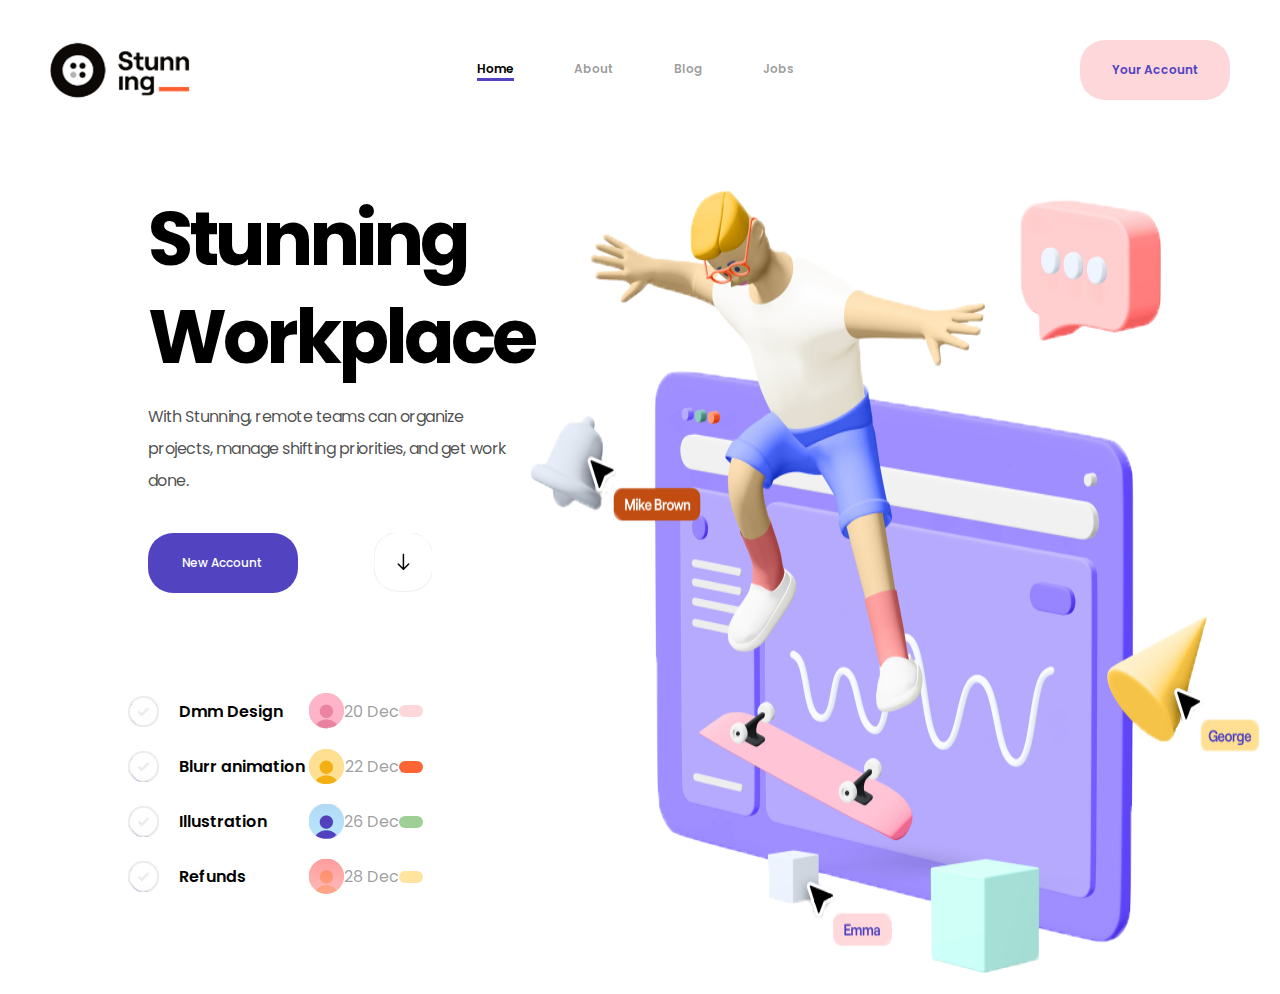
==== Assignment on Stunning Landing Page/index.html @ c47409a6 "Add files via upload" ====
<!DOCTYPE html>
<html lang="en">
<head>
    <meta charset="UTF-8">
    <title>Stunning Landing Page</title> 
    <link rel="stylesheet" href="index.css">
    <link rel="stylesheet" href="https://use.fontawesome.com/releases/v5.15.3/css/all.css" integrity="sha384-SZXxX4whJ79/gErwcOYf+zWLeJdY/qpuqC4cAa9rOGUstPomtqpuNWT9wdPEn2fk" crossorigin="anonymous">


</head>
<body>
    <header>
        <nav>
            <img src="./images/stunning-logo.png" alt="">
            <div class="menu">
                <a class="menu-item" id="active" href="#">Home</a>
                <a class="menu-item" href="#">About</a>
                <a class="menu-item" href="#">Blog</a>
                <a class="menu-item" href="#">Jobs</a>
            </div>
            <button>
                Your Account
            </button>
        </nav>
    </header>
    <main>
        <section id="landing-section">
            <div id="div1">
                <h1>Stunning Workplace<span><i class="fas fa-square-full"></i></span></h1>
                <p>With Stunning, remote teams can organize projects, manage shifting priorities, and get work done.</p>
                <div class="btns-wrapper">
                    <button>New Account</button>
                    <img src="./images/arrow-down.png" alt="">
                </div>
                <div id="user-list">
                    <div class="user" >
                        <div>
                            <img class="tick-img1" src="./images/tick-gray.png" alt="">
                            <img class="tick-img2" src="./images/tick-blue.png" alt=""> 
                            <span id="user-name">Dmm Design</span>
                        </div>
                        <img src="./images/user-pink.png" alt="">
                        <div>
                            <span>20 Dec</span>
                        </div>
                        <div class="rectangular-icon pink">

                        </div>
                    </div>
                    <div class="user" >
                        <div>
                            <img class="tick-img1" src="./images/tick-gray.png" alt="">
                            <img class="tick-img2" src="./images/tick-blue.png" alt=""> 
                            <span id="user-name">Blurr animation</span>
                        </div>
                        <img src="./images/user-orange.png" alt="">
                        <div>
                            <span>22 Dec</span>
                        </div>
                        <div class="rectangular-icon orange">

                        </div>
                    </div>
                    <div class="user" >
                        <div>
                            <img class="tick-img1" src="./images/tick-gray.png" alt="">
                            <img class="tick-img2" src="./images/tick-blue.png" alt=""> 
                            <span id="user-name">Illustration</span>
                        </div>
                        <img src="./images/user-blue.png" alt="">
                        <div>
                            <span>26 Dec</span>
                        </div>
                        <div class="rectangular-icon green">

                        </div>
                    </div>
                    <div class="user" >
                        <div>
                            <img class="tick-img1" src="./images/tick-gray.png" alt="">
                            <img class="tick-img2" src="./images/tick-blue.png" alt=""> 
                            <span id="user-name">Refunds</span>
                        </div>
                        <img src="./images/user-red.png" alt="">
                        <div>
                            <span>28 Dec</span>
                        </div>
                        <div class="rectangular-icon yellow">

                        </div>
                    </div>
                </div>
            </div>
            <img src="./images/landing-section-image.png" alt="">
        </section>
    </main>
</body>
</html>
---- Assignment on Stunning Landing Page/index.css ----
@import url('https://fonts.googleapis.com/css2?family=Poppins:ital,wght@0,100;0,200;0,300;0,400;0,500;0,600;0,700;0,800;0,900;1,100;1,200;1,300;1,400;1,500;1,600;1,700;1,800;1,900&display=swap');

body{
    margin: 0;
    font-family: 'Poppins', sans-serif;
}
/* Topbar Design start*/
header{
    padding: 0 50px;
    box-sizing: border-box;
}
nav{
    height: 140px;
    display: flex;
    flex-direction: row;
    align-items: center;
    justify-content: space-between;
}

.menu a{
    display: inline-block;
    margin: 28px;
    text-decoration: none;
    color: rgba(0,0,0,0.4);
    font-size: 12px;
    font-weight: 600;
    transition: border color;
}

#active, .menu-item:hover{
    transition: all ease .5s;
    border-bottom: 3px solid #5243C0;
    color: rgba(0,0,0);
}
nav img{
    width: 140px;
}

nav button{
    width: 150px;
    height: 60px;
    background-color: #FED7DA;
    border: none;
    color: #5243C0;
    border-radius: 25px;
    font-family: 'Poppins', sans-serif;
    font-size: 12px;
    font-weight: 600;
}

/* Topbar Design end*/
main{
    margin-top: 30px;
    padding: 20px;
    
}
#landing-section{
    display: flex;
    box-sizing: border-box;
}

#landing-section #div1{
    /*padding: 0 30px 0 90px; */
    display: flex;
    flex-direction: column;
    align-items: flex-end;
    box-sizing: border-box;
    
}
#landing-section h1{
    margin: 0;
    font-size: 75px;
    font-weight:700;
    letter-spacing: -4px;
    line-height: 1.3;
    width: 75%;
}

#landing-section h1 span i{
    margin-left: 3px;
    font-size: 15px;
    color: #5243C0 ;  
      
}
#landing-section p{
    color: rgba(0,0,0,0.7);
    line-height: 2;
    letter-spacing: -0.5px;
    font-size: 16px;
    width: 75%;
}
button{
    cursor: pointer;
}
#landing-section .btns-wrapper{
    display: flex;
    align-items: center;
    width: 75%;
}

#landing-section button{
    width: 150px;
    height: 60px;
    background-color: #5243C0;
    border: none;
    color: #ffffff;
    border-radius: 25px;
    font-family: 'Poppins', sans-serif;
    font-weight: 500;
    font-size: 12px;
    margin:20px 20% 20px 0 ;
    
}

#user-list{
    width: 70%;
    margin: 70px auto;
}
.user {
    display: flex;
    justify-content: space-between;
    align-items: center ;
    padding: 10px 30px 10px 0px;
    cursor: pointer;
}
.user span{
    color: rgba(0,0,0,0.4);
}
#user-name{
    display: block;
    width: 130px;
    margin-left: 20px;
    color: rgba(0,0,0,1);
    font-weight: 600;
}
.tick-img1{
    transform: translateX(100%);
}
.tick-img1:hover{
    visibility: hidden;
}
.user div img{
    display: block;
}
.user div{
    display: flex;
    align-items: center;
}
.user .rectangular-icon{
    border-radius: 8px;
    width: 24px;
    height: 12px;
 }
.pink{
    background-color: #FED7DA;
}
.orange{
    background-color: #FD6534;
}
.green{
    background-color: #9ED095;
}
.yellow{
    background-color: #FFE4A0;
}
.user:hover{
    transform: scale(1.08);
    border-radius: 5px;
    box-shadow:-5px 13px 26px  #ccc;
}
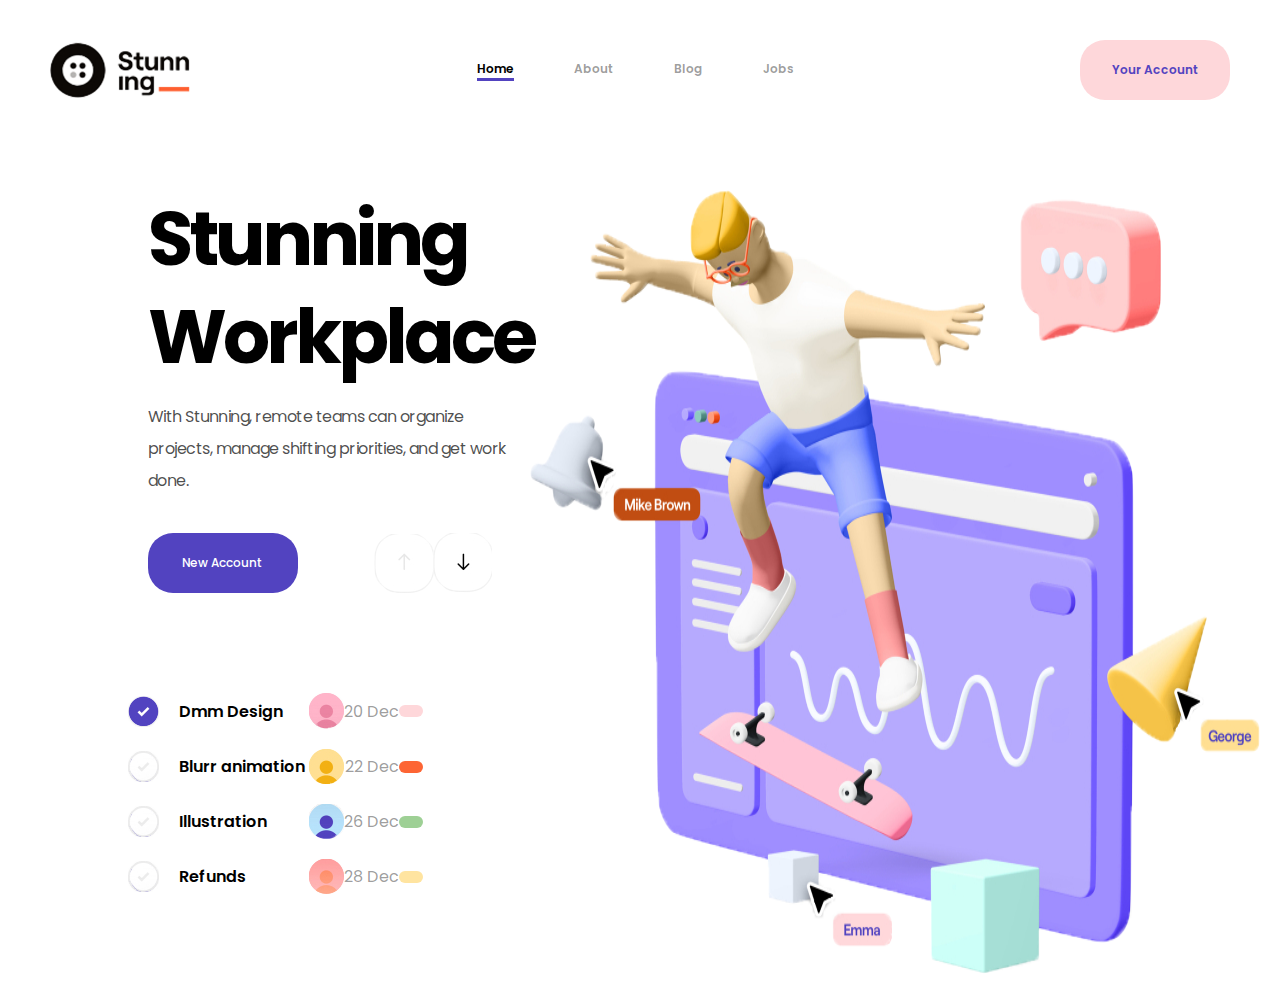
==== commit cd5988d9: "Upated" ====
--- a/Assignment on Stunning Landing Page/index.html
+++ b/Assignment on Stunning Landing Page/index.html
@@ -30,13 +30,14 @@
                 <p>With Stunning, remote teams can organize projects, manage shifting priorities, and get work done.</p>
                 <div class="btns-wrapper">
                     <button>New Account</button>
+                    <img src="./images/arrow-up.png" alt="">
                     <img src="./images/arrow-down.png" alt="">
                 </div>
                 <div id="user-list">
                     <div class="user" >
                         <div>
-                            <img class="tick-img1" src="./images/tick-gray.png" alt="">
-                            <img class="tick-img2" src="./images/tick-blue.png" alt=""> 
+                            <img class="tick-img1" src="./images/tick-blue.png" alt="">
+                            <img class="tick-img2" src="./images/tick-gray.png" alt=""> 
                             <span id="user-name">Dmm Design</span>
                         </div>
                         <img src="./images/user-pink.png" alt="">
@@ -95,4 +96,4 @@
         </section>
     </main>
 </body>
-</html>+</html>
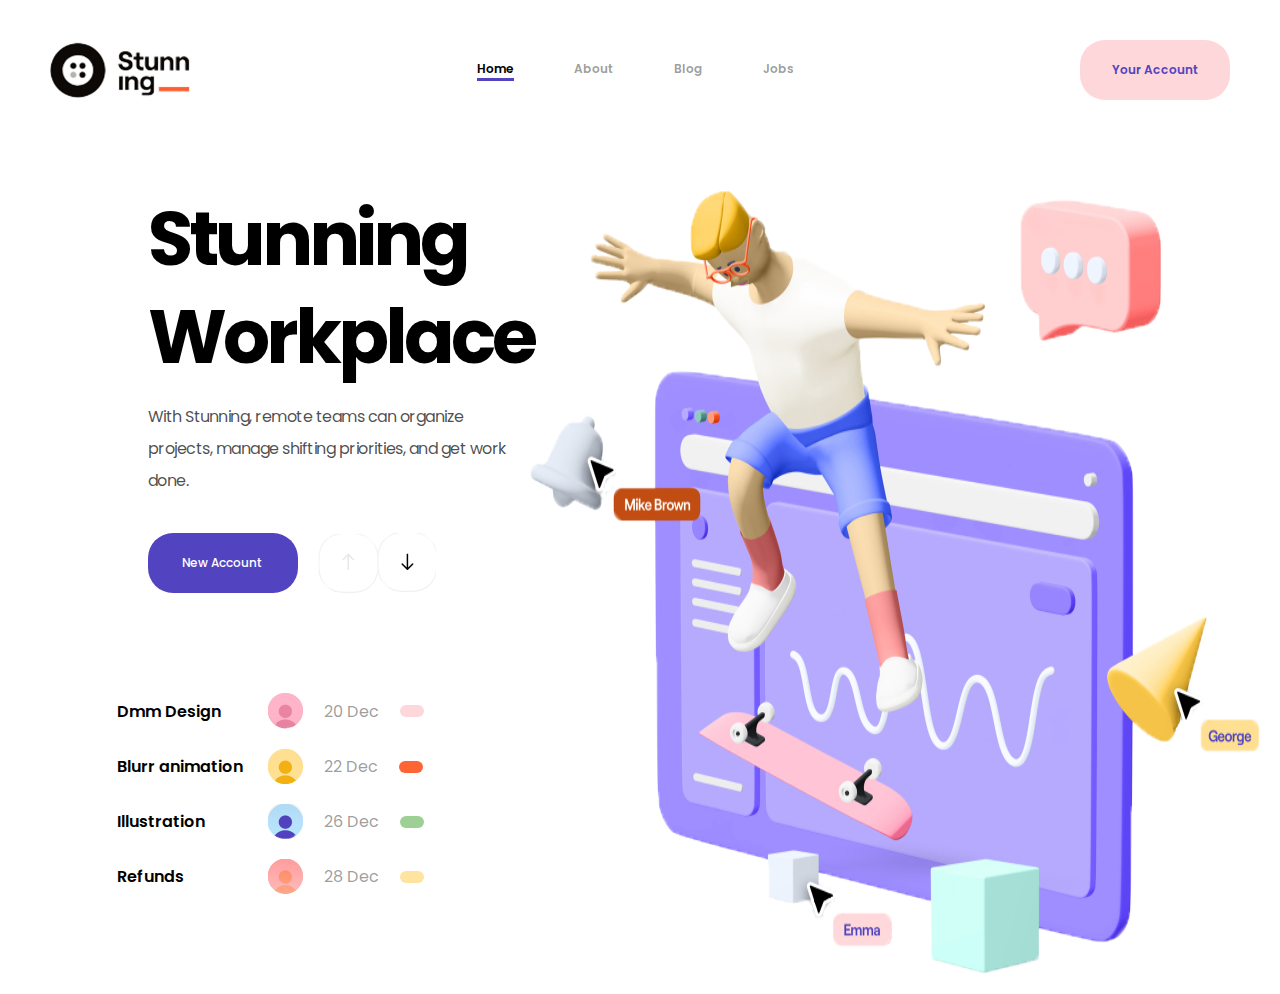
==== commit 426d2e72: "Update index.html" ====
--- a/Assignment on Stunning Landing Page/index.html
+++ b/Assignment on Stunning Landing Page/index.html
@@ -35,9 +35,7 @@
                 </div>
                 <div id="user-list">
                     <div class="user" >
-                        <div>
-                            <img class="tick-img1" src="./images/tick-blue.png" alt="">
-                            <img class="tick-img2" src="./images/tick-gray.png" alt=""> 
+                        <div>    
                             <span id="user-name">Dmm Design</span>
                         </div>
                         <img src="./images/user-pink.png" alt="">
@@ -45,13 +43,13 @@
                             <span>20 Dec</span>
                         </div>
                         <div class="rectangular-icon pink">
-
+    
                         </div>
                     </div>
+                   
                     <div class="user" >
                         <div>
-                            <img class="tick-img1" src="./images/tick-gray.png" alt="">
-                            <img class="tick-img2" src="./images/tick-blue.png" alt=""> 
+                            
                             <span id="user-name">Blurr animation</span>
                         </div>
                         <img src="./images/user-orange.png" alt="">
@@ -64,8 +62,7 @@
                     </div>
                     <div class="user" >
                         <div>
-                            <img class="tick-img1" src="./images/tick-gray.png" alt="">
-                            <img class="tick-img2" src="./images/tick-blue.png" alt=""> 
+                            
                             <span id="user-name">Illustration</span>
                         </div>
                         <img src="./images/user-blue.png" alt="">
@@ -78,8 +75,7 @@
                     </div>
                     <div class="user" >
                         <div>
-                            <img class="tick-img1" src="./images/tick-gray.png" alt="">
-                            <img class="tick-img2" src="./images/tick-blue.png" alt=""> 
+                             
                             <span id="user-name">Refunds</span>
                         </div>
                         <img src="./images/user-red.png" alt="">
@@ -92,7 +88,7 @@
                     </div>
                 </div>
             </div>
-            <img src="./images/landing-section-image.png" alt="">
+            <img src="./images/landing-section-image.png" alt="landing section image">
         </section>
     </main>
 </body>
--- a/Assignment on Stunning Landing Page/index.css
+++ b/Assignment on Stunning Landing Page/index.css
@@ -108,7 +108,7 @@
     font-family: 'Poppins', sans-serif;
     font-weight: 500;
     font-size: 12px;
-    margin:20px 20% 20px 0 ;
+    margin:20px 20px 20px 0;
     
 }
 
@@ -167,4 +167,4 @@
     transform: scale(1.08);
     border-radius: 5px;
     box-shadow:-5px 13px 26px  #ccc;
-}+}
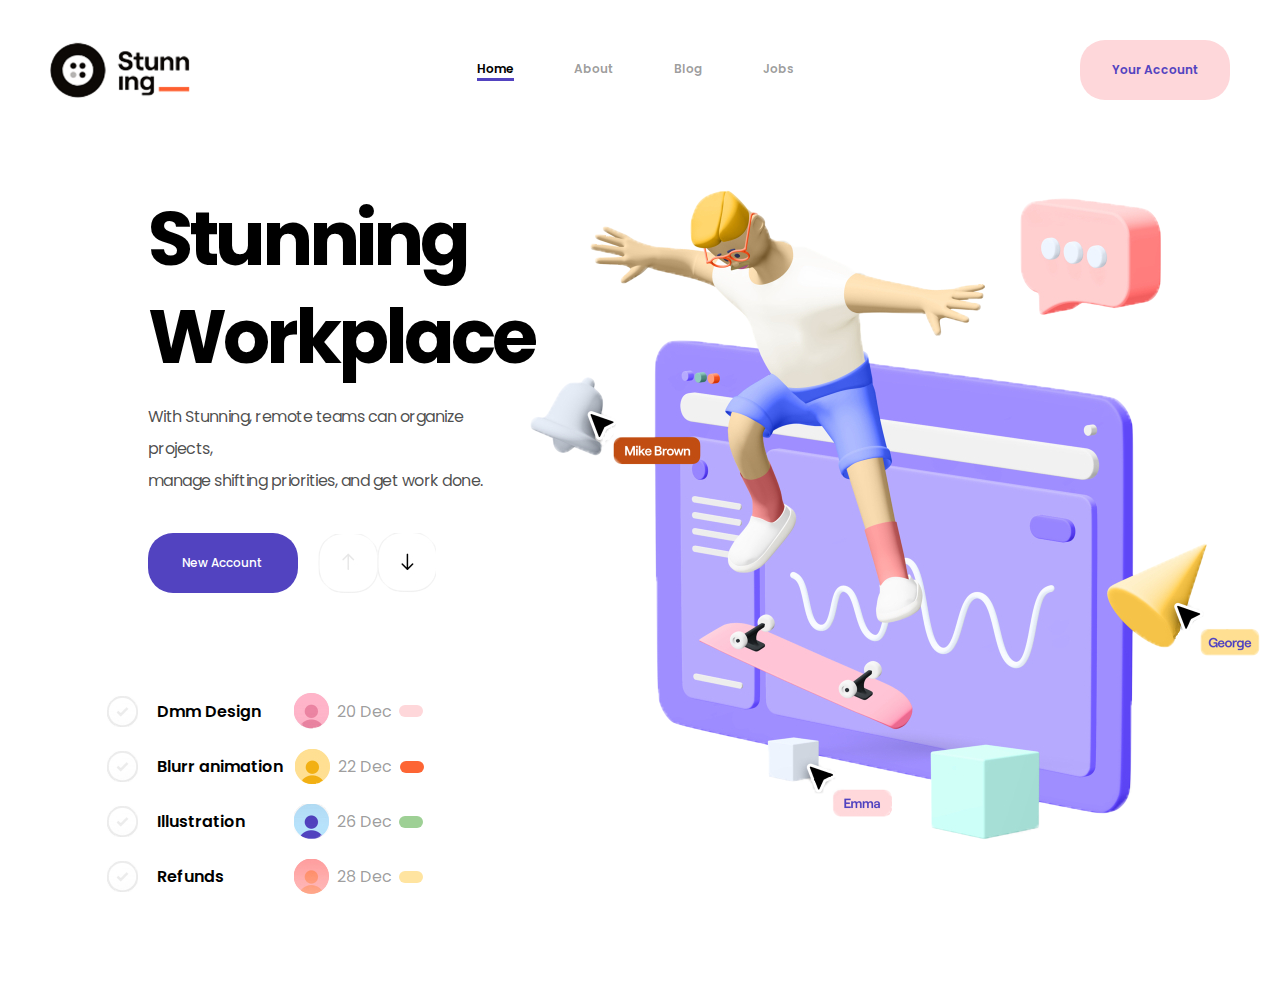
==== commit eb4868fa: "Update index.html" ====
--- a/Assignment on Stunning Landing Page/index.html
+++ b/Assignment on Stunning Landing Page/index.html
@@ -11,7 +11,7 @@
 <body>
     <header>
         <nav>
-            <img src="./images/stunning-logo.png" alt="">
+            <img src="./images/stunning-logo.png" alt="logo">
             <div class="menu">
                 <a class="menu-item" id="active" href="#">Home</a>
                 <a class="menu-item" href="#">About</a>
@@ -26,19 +26,22 @@
     <main>
         <section id="landing-section">
             <div id="div1">
+                
                 <h1>Stunning Workplace<span><i class="fas fa-square-full"></i></span></h1>
-                <p>With Stunning, remote teams can organize projects, manage shifting priorities, and get work done.</p>
+
+                <p>With Stunning, remote teams can organize projects,<br/> manage shifting priorities, and get work done.</p>
+               
                 <div class="btns-wrapper">
                     <button>New Account</button>
-                    <img src="./images/arrow-up.png" alt="">
-                    <img src="./images/arrow-down.png" alt="">
+                    <img src="./images/arrow-up.png" alt="arrow-up">
+                    <img src="./images/arrow-down.png" alt="arrow-down">
                 </div>
                 <div id="user-list">
                     <div class="user" >
                         <div>    
                             <span id="user-name">Dmm Design</span>
                         </div>
-                        <img src="./images/user-pink.png" alt="">
+                        <img src="./images/user-pink.png" alt="user-pic">
                         <div>
                             <span>20 Dec</span>
                         </div>
@@ -46,13 +49,12 @@
     
                         </div>
                     </div>
-                   
                     <div class="user" >
                         <div>
                             
                             <span id="user-name">Blurr animation</span>
                         </div>
-                        <img src="./images/user-orange.png" alt="">
+                        <img src="./images/user-orange.png" alt="user-pic">
                         <div>
                             <span>22 Dec</span>
                         </div>
@@ -65,7 +67,7 @@
                             
                             <span id="user-name">Illustration</span>
                         </div>
-                        <img src="./images/user-blue.png" alt="">
+                        <img src="./images/user-blue.png" alt="user-pic">
                         <div>
                             <span>26 Dec</span>
                         </div>
@@ -78,7 +80,7 @@
                              
                             <span id="user-name">Refunds</span>
                         </div>
-                        <img src="./images/user-red.png" alt="">
+                        <img src="./images/user-red.png" alt="user-pic">
                         <div>
                             <span>28 Dec</span>
                         </div>
@@ -88,7 +90,9 @@
                     </div>
                 </div>
             </div>
+            <div>
             <img src="./images/landing-section-image.png" alt="landing section image">
+            </div>
         </section>
     </main>
 </body>
--- a/Assignment on Stunning Landing Page/index.css
+++ b/Assignment on Stunning Landing Page/index.css
@@ -108,7 +108,7 @@
     font-family: 'Poppins', sans-serif;
     font-weight: 500;
     font-size: 12px;
-    margin:20px 20px 20px 0;
+    margin:20px 20px 20px 0 ;
     
 }
 
@@ -122,6 +122,10 @@
     align-items: center ;
     padding: 10px 30px 10px 0px;
     cursor: pointer;
+    background-image: url('./images/tick-gray.png');
+    background-repeat: no-repeat;
+    background-position-x: 10px;
+    background-position-y: center;
 }
 .user span{
     color: rgba(0,0,0,0.4);
@@ -129,16 +133,11 @@
 #user-name{
     display: block;
     width: 130px;
-    margin-left: 20px;
+    margin-left: 60px;
     color: rgba(0,0,0,1);
     font-weight: 600;
 }
-.tick-img1{
-    transform: translateX(100%);
-}
-.tick-img1:hover{
-    visibility: hidden;
-}
+
 .user div img{
     display: block;
 }
@@ -167,4 +166,8 @@
     transform: scale(1.08);
     border-radius: 5px;
     box-shadow:-5px 13px 26px  #ccc;
+    background-image: url('./images/tick-blue.png');
 }
+
+
+
